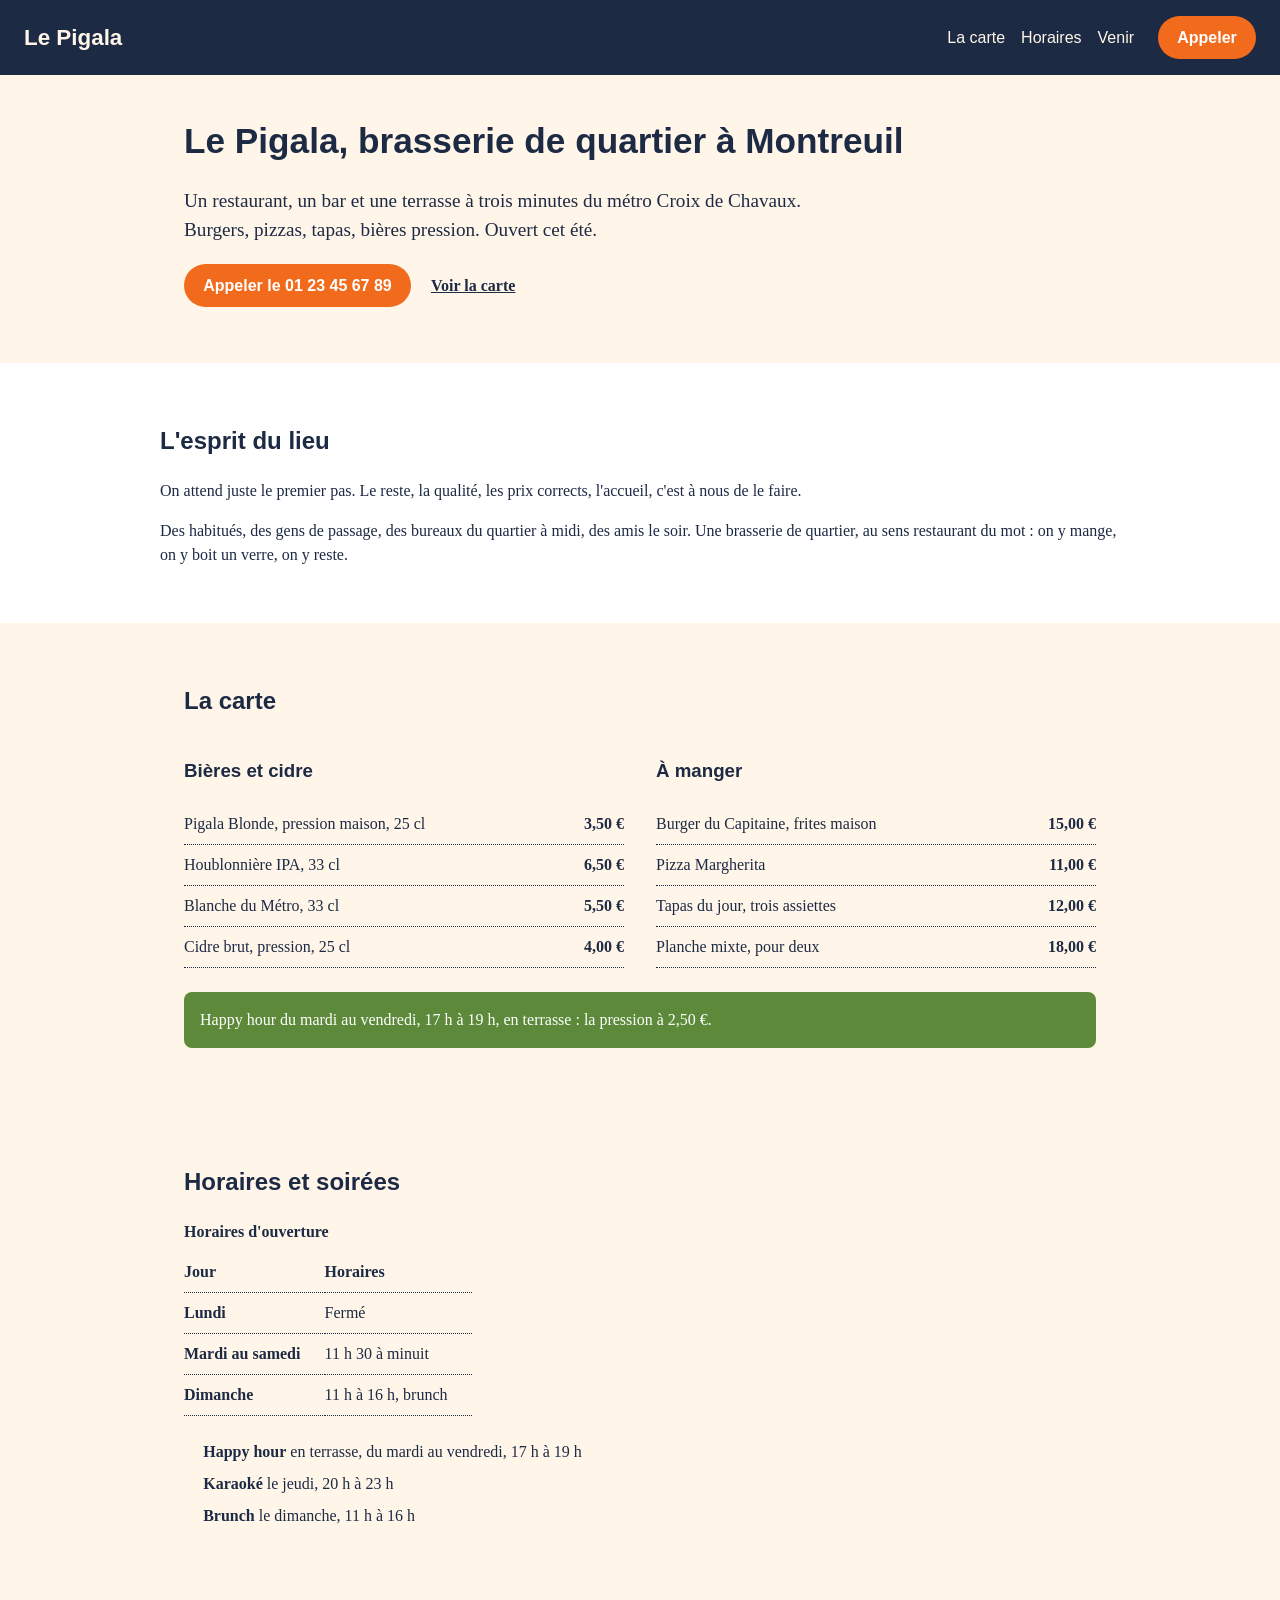
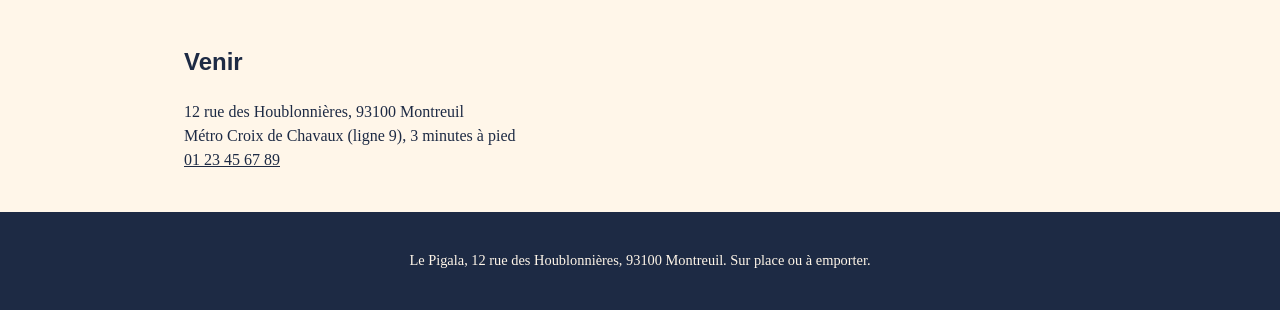
==== exercices/05-commande-a-moi/depart/index.html @ f0eed162 "Seize exercices du Jour 1 : dossiers de départ, brief, ressources Fil rouge Le Pigala (brasserie fic" ====
<!DOCTYPE html>
<html lang="fr">
<head>
  <meta charset="UTF-8">
  <meta name="viewport" content="width=device-width, initial-scale=1">
  <title>Le Pigala, brasserie de quartier à Montreuil</title>
  <meta name="description" content="Le Pigala, brasserie-restaurant et bar à Montreuil, à deux pas du métro Croix de Chavaux : burgers, pizzas, tapas, bières pression, happy hour en terrasse, karaoké le jeudi.">
  <link rel="stylesheet" href="style.css">
</head>
<body>
  <header class="entete">
    <p class="logo">Le Pigala</p>
    <nav aria-label="Navigation principale">
      <a href="#carte">La carte</a>
      <a href="#horaires">Horaires</a>
      <a href="#venir">Venir</a>
    </nav>
    <a class="bouton" href="tel:+33123456789">Appeler</a>
  </header>

  <main>
    <section class="heros" aria-labelledby="titre">
      <h1 id="titre">Le Pigala, brasserie de quartier à Montreuil</h1>
      <p class="accroche">Un restaurant, un bar et une terrasse à trois minutes du métro Croix de Chavaux. Burgers, pizzas, tapas, bières pression. Ouvert cet été.</p>
      <p class="actions">
        <a class="bouton" href="tel:+33123456789">Appeler le 01 23 45 67 89</a>
        <a class="lien" href="#carte">Voir la carte</a>
      </p>
    </section>

    <section class="esprit" aria-labelledby="esprit">
      <h2 id="esprit">L'esprit du lieu</h2>
      <p>On attend juste le premier pas. Le reste, la qualité, les prix corrects, l'accueil, c'est à nous de le faire.</p>
      <p>Des habitués, des gens de passage, des bureaux du quartier à midi, des amis le soir. Une brasserie de quartier, au sens restaurant du mot : on y mange, on y boit un verre, on y reste.</p>
    </section>

    <section class="carte" id="carte" aria-labelledby="carte-titre">
      <h2 id="carte-titre">La carte</h2>
      <div class="colonnes">
        <div>
          <h3>Bières et cidre</h3>
          <ul>
            <li>Pigala Blonde, pression maison, 25 cl <span>3,50 €</span></li>
            <li>Houblonnière IPA, 33 cl <span>6,50 €</span></li>
            <li>Blanche du Métro, 33 cl <span>5,50 €</span></li>
            <li>Cidre brut, pression, 25 cl <span>4,00 €</span></li>
          </ul>
        </div>
        <div>
          <h3>À manger</h3>
          <ul>
            <li>Burger du Capitaine, frites maison <span>15,00 €</span></li>
            <li>Pizza Margherita <span>11,00 €</span></li>
            <li>Tapas du jour, trois assiettes <span>12,00 €</span></li>
            <li>Planche mixte, pour deux <span>18,00 €</span></li>
          </ul>
        </div>
      </div>
      <p class="encadre">Happy hour du mardi au vendredi, 17 h à 19 h, en terrasse : la pression à 2,50 €.</p>
    </section>

    <section class="horaires" id="horaires" aria-labelledby="horaires-titre">
      <h2 id="horaires-titre">Horaires et soirées</h2>
      <table>
        <caption>Horaires d'ouverture</caption>
        <thead>
          <tr><th scope="col">Jour</th><th scope="col">Horaires</th></tr>
        </thead>
        <tbody>
          <tr><th scope="row">Lundi</th><td>Fermé</td></tr>
          <tr><th scope="row">Mardi au samedi</th><td>11 h 30 à minuit</td></tr>
          <tr><th scope="row">Dimanche</th><td>11 h à 16 h, brunch</td></tr>
        </tbody>
      </table>
      <ul class="soirees">
        <li><strong>Happy hour</strong> en terrasse, du mardi au vendredi, 17 h à 19 h</li>
        <li><strong>Karaoké</strong> le jeudi, 20 h à 23 h</li>
        <li><strong>Brunch</strong> le dimanche, 11 h à 16 h</li>
      </ul>
    </section>

    <section class="venir" id="venir" aria-labelledby="venir-titre">
      <h2 id="venir-titre">Venir</h2>
      <address>
        12 rue des Houblonnières, 93100 Montreuil<br>
        Métro Croix de Chavaux (ligne 9), 3 minutes à pied<br>
        <a href="tel:+33123456789">01 23 45 67 89</a>
      </address>
    </section>
  </main>

  <footer>
    <p>Le Pigala, 12 rue des Houblonnières, 93100 Montreuil. Sur place ou à emporter.</p>
  </footer>
</body>
</html>
---- exercices/05-commande-a-moi/depart/style.css ----
/* Le Pigala : page générée en un prompt (exercice 2). Couleurs de l'enseigne. */
:root {
  --orange: #F26B1D;
  --bleu: #1D2A44;
  --creme: #FFF6E9;
  --vert: #5C8A3A;
  --texte: #1D2A44;
}

* { box-sizing: border-box; }

body {
  margin: 0;
  font-family: Georgia, "Times New Roman", serif;
  color: var(--texte);
  background: var(--creme);
  line-height: 1.5;
}

h1, h2, h3, .logo, .bouton, nav {
  font-family: "Segoe UI", Arial, sans-serif;
}

.entete {
  display: flex;
  align-items: center;
  gap: 1.5rem;
  padding: 1rem 1.5rem;
  background: var(--bleu);
  color: var(--creme);
}
.logo { margin: 0; font-weight: 700; font-size: 1.4rem; }
.entete nav { display: flex; gap: 1rem; margin-left: auto; }
.entete nav a { color: var(--creme); text-decoration: none; }
.entete nav a:hover, .entete nav a:focus { text-decoration: underline; }

.bouton {
  display: inline-block;
  padding: 0.6rem 1.2rem;
  background: var(--orange);
  color: #fff;
  border-radius: 999px;
  text-decoration: none;
  font-weight: 700;
}
.bouton:hover, .bouton:focus { background: #c9540f; }
.lien { margin-left: 1rem; color: var(--bleu); font-weight: 700; }

main > section { padding: 2.5rem 1.5rem; max-width: 960px; margin: 0 auto; }

.heros h1 { font-size: 2.2rem; margin: 0 0 0.5rem; }
.accroche { font-size: 1.2rem; max-width: 40rem; }

.esprit { background: #fff; max-width: none; }
.esprit > * { max-width: 960px; margin-left: auto; margin-right: auto; }

.colonnes { display: grid; grid-template-columns: repeat(auto-fit, minmax(260px, 1fr)); gap: 2rem; }
.carte ul { list-style: none; padding: 0; margin: 0; }
.carte li { display: flex; justify-content: space-between; gap: 1rem; padding: 0.5rem 0; border-bottom: 1px dotted var(--bleu); }
.carte li span { white-space: nowrap; font-weight: 700; }
.encadre { margin-top: 1.5rem; padding: 1rem; background: var(--vert); color: #fff; border-radius: 8px; }

.horaires ul { padding-left: 1.2rem; }

address { font-style: normal; }
address a { color: var(--bleu); }

footer { padding: 1.5rem; background: var(--bleu); color: var(--creme); text-align: center; font-size: 0.9rem; }

@media (max-width: 600px) {
  .entete { flex-wrap: wrap; }
  .entete nav { margin-left: 0; width: 100%; }
  .heros h1 { font-size: 1.7rem; }
}

/* Section horaires, ajoutée à l'exercice 4 */
.horaires table { border-collapse: collapse; margin-bottom: 1.5rem; min-width: 18rem; }
.horaires caption { text-align: left; font-weight: 700; padding-bottom: 0.5rem; }
.horaires th, .horaires td { text-align: left; padding: 0.5rem 1rem 0.5rem 0; border-bottom: 1px dotted var(--bleu); }
.soirees { list-style: none; padding: 0; display: grid; gap: 0.5rem; }
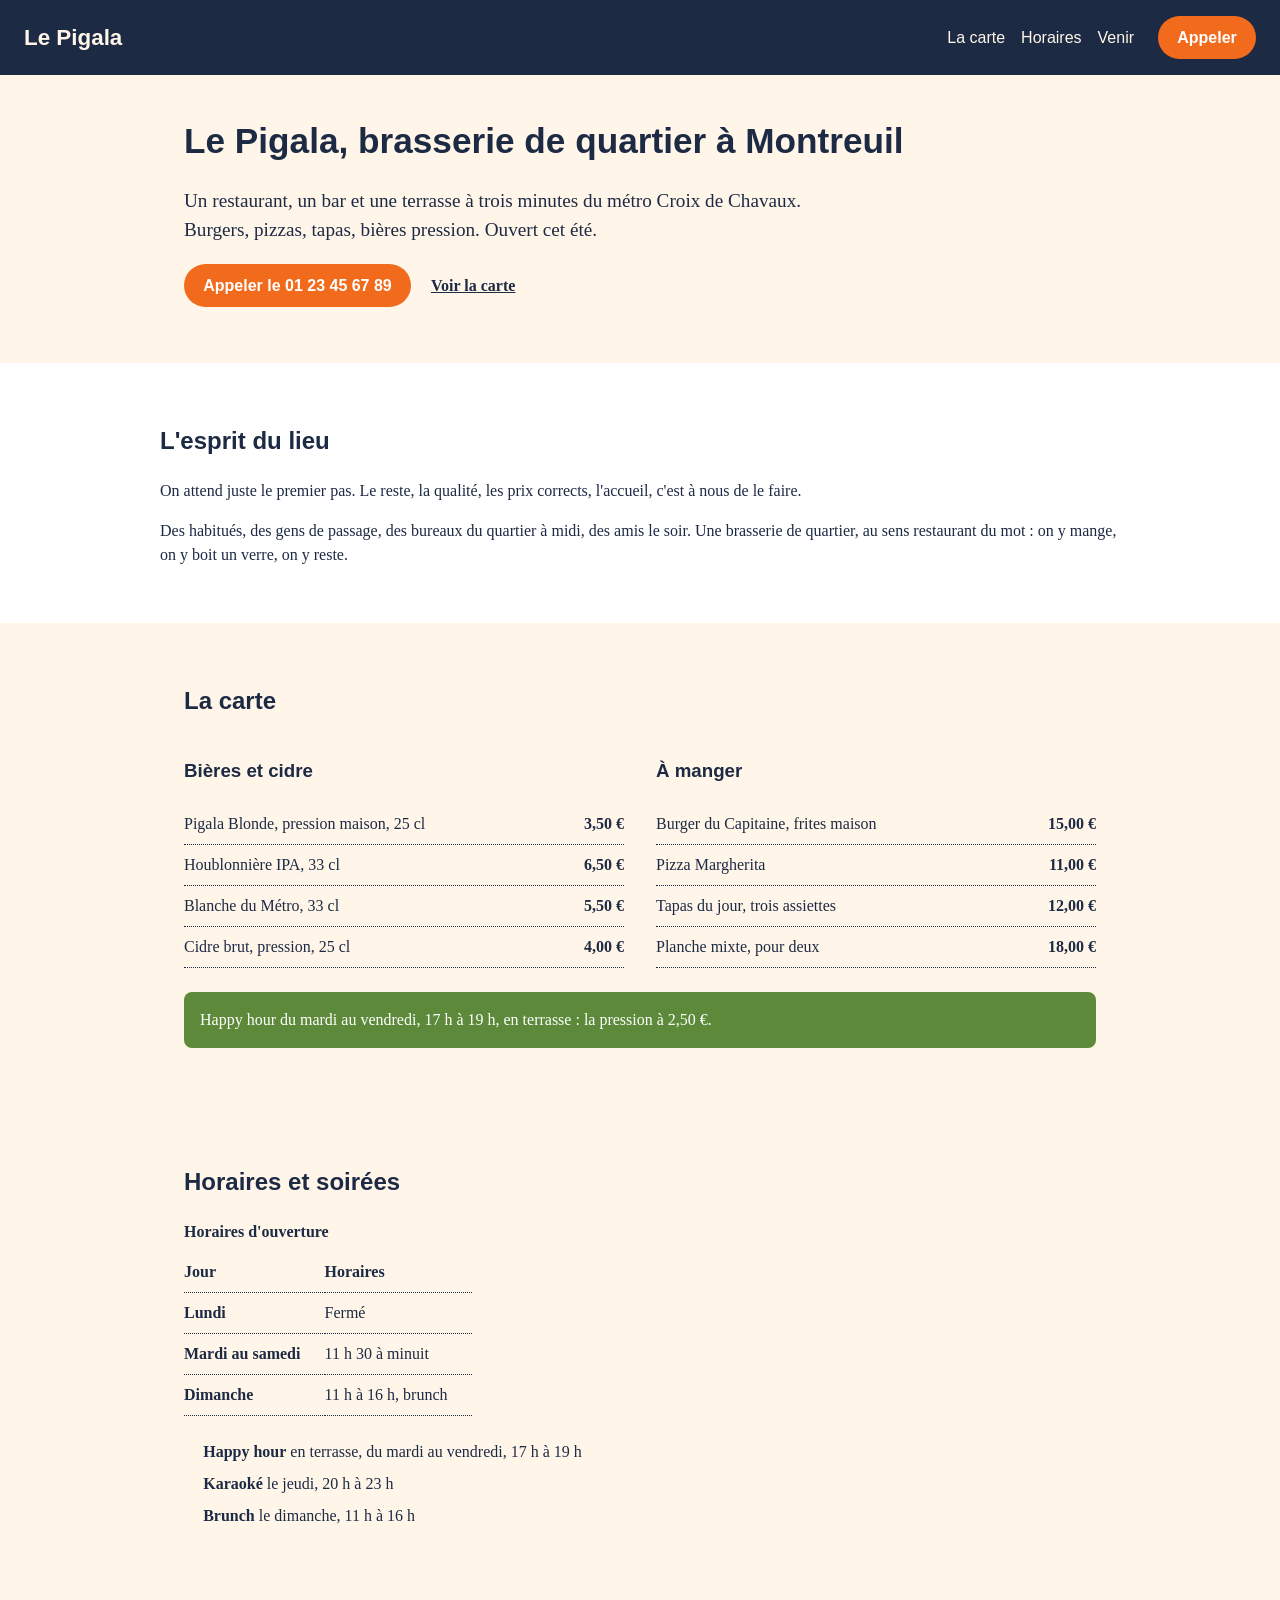
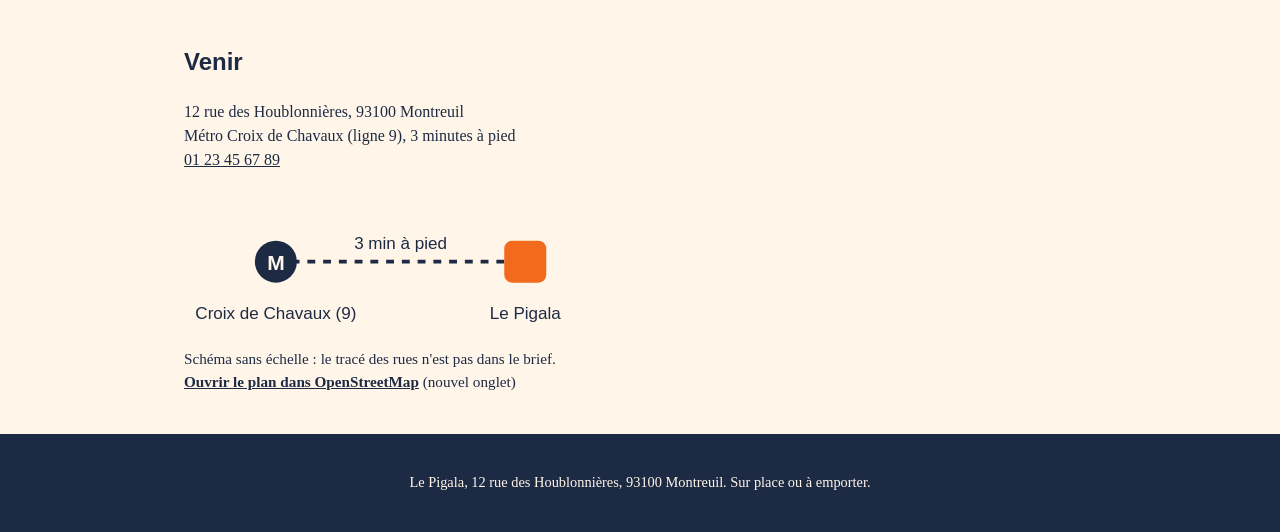
==== commit 111598f2: "Option C (fil rouge) : plan d'accès conforme aux règles dans les depart de E5 à E15, étape « Reprend" ====
--- a/exercices/05-commande-a-moi/depart/index.html
+++ b/exercices/05-commande-a-moi/depart/index.html
@@ -6,6 +6,7 @@
   <title>Le Pigala, brasserie de quartier à Montreuil</title>
   <meta name="description" content="Le Pigala, brasserie-restaurant et bar à Montreuil, à deux pas du métro Croix de Chavaux : burgers, pizzas, tapas, bières pression, happy hour en terrasse, karaoké le jeudi.">
   <link rel="stylesheet" href="style.css">
+  <link rel="stylesheet" href="css/plan-acces.css">
 </head>
 <body>
   <header class="entete">
@@ -86,6 +87,20 @@
         Métro Croix de Chavaux (ligne 9), 3 minutes à pied<br>
         <a href="tel:+33123456789">01 23 45 67 89</a>
       </address>
+      <!-- DÉBUT plan-acces -->
+      <figure class="plan-acces">
+        <svg viewBox="0 0 320 110" role="img" aria-label="Schéma sans échelle : du métro Croix de Chavaux, ligne 9, au Pigala, 12 rue des Houblonnières, 3 minutes à pied.">
+          <line class="plan-acces__trajet" x1="70" y1="50" x2="260" y2="50"/>
+          <circle class="plan-acces__metro" cx="70" cy="50" r="16"/>
+          <text class="plan-acces__m" x="70" y="56" text-anchor="middle">M</text>
+          <text x="70" y="94" text-anchor="middle">Croix de Chavaux (9)</text>
+          <text x="165" y="40" text-anchor="middle">3 min à pied</text>
+          <rect class="plan-acces__lieu" x="244" y="34" width="32" height="32" rx="6"/>
+          <text x="260" y="94" text-anchor="middle">Le Pigala</text>
+        </svg>
+        <figcaption>Schéma sans échelle : le tracé des rues n'est pas dans le brief. <a href="https://www.openstreetmap.org/search?query=12%20rue%20des%20Houblonni%C3%A8res%2C%2093100%20Montreuil" target="_blank" rel="noopener">Ouvrir le plan dans OpenStreetMap</a> (nouvel onglet)</figcaption>
+      </figure>
+      <!-- FIN plan-acces -->
     </section>
   </main>
 
--- a/exercices/05-commande-a-moi/depart/css/plan-acces.css
+++ b/exercices/05-commande-a-moi/depart/css/plan-acces.css
@@ -0,0 +1,10 @@
+/* Plan d'accès (section Venir) : schéma sans échelle et lien OpenStreetMap */
+.plan-acces { margin: 1.5rem 0 0; max-width: 420px; }
+.plan-acces svg { display: block; width: 100%; height: auto; font-family: "Segoe UI", Arial, sans-serif; font-size: 13px; }
+.plan-acces text { fill: var(--texte); }
+.plan-acces .plan-acces__m { fill: var(--creme); font-weight: 700; font-size: 16px; }
+.plan-acces__trajet { stroke: var(--bleu); stroke-width: 3; stroke-dasharray: 6 6; }
+.plan-acces__metro { fill: var(--bleu); }
+.plan-acces__lieu { fill: var(--orange); }
+.plan-acces figcaption { margin-top: 0.5rem; font-size: 0.95rem; }
+.plan-acces a { color: var(--bleu); font-weight: 700; }
